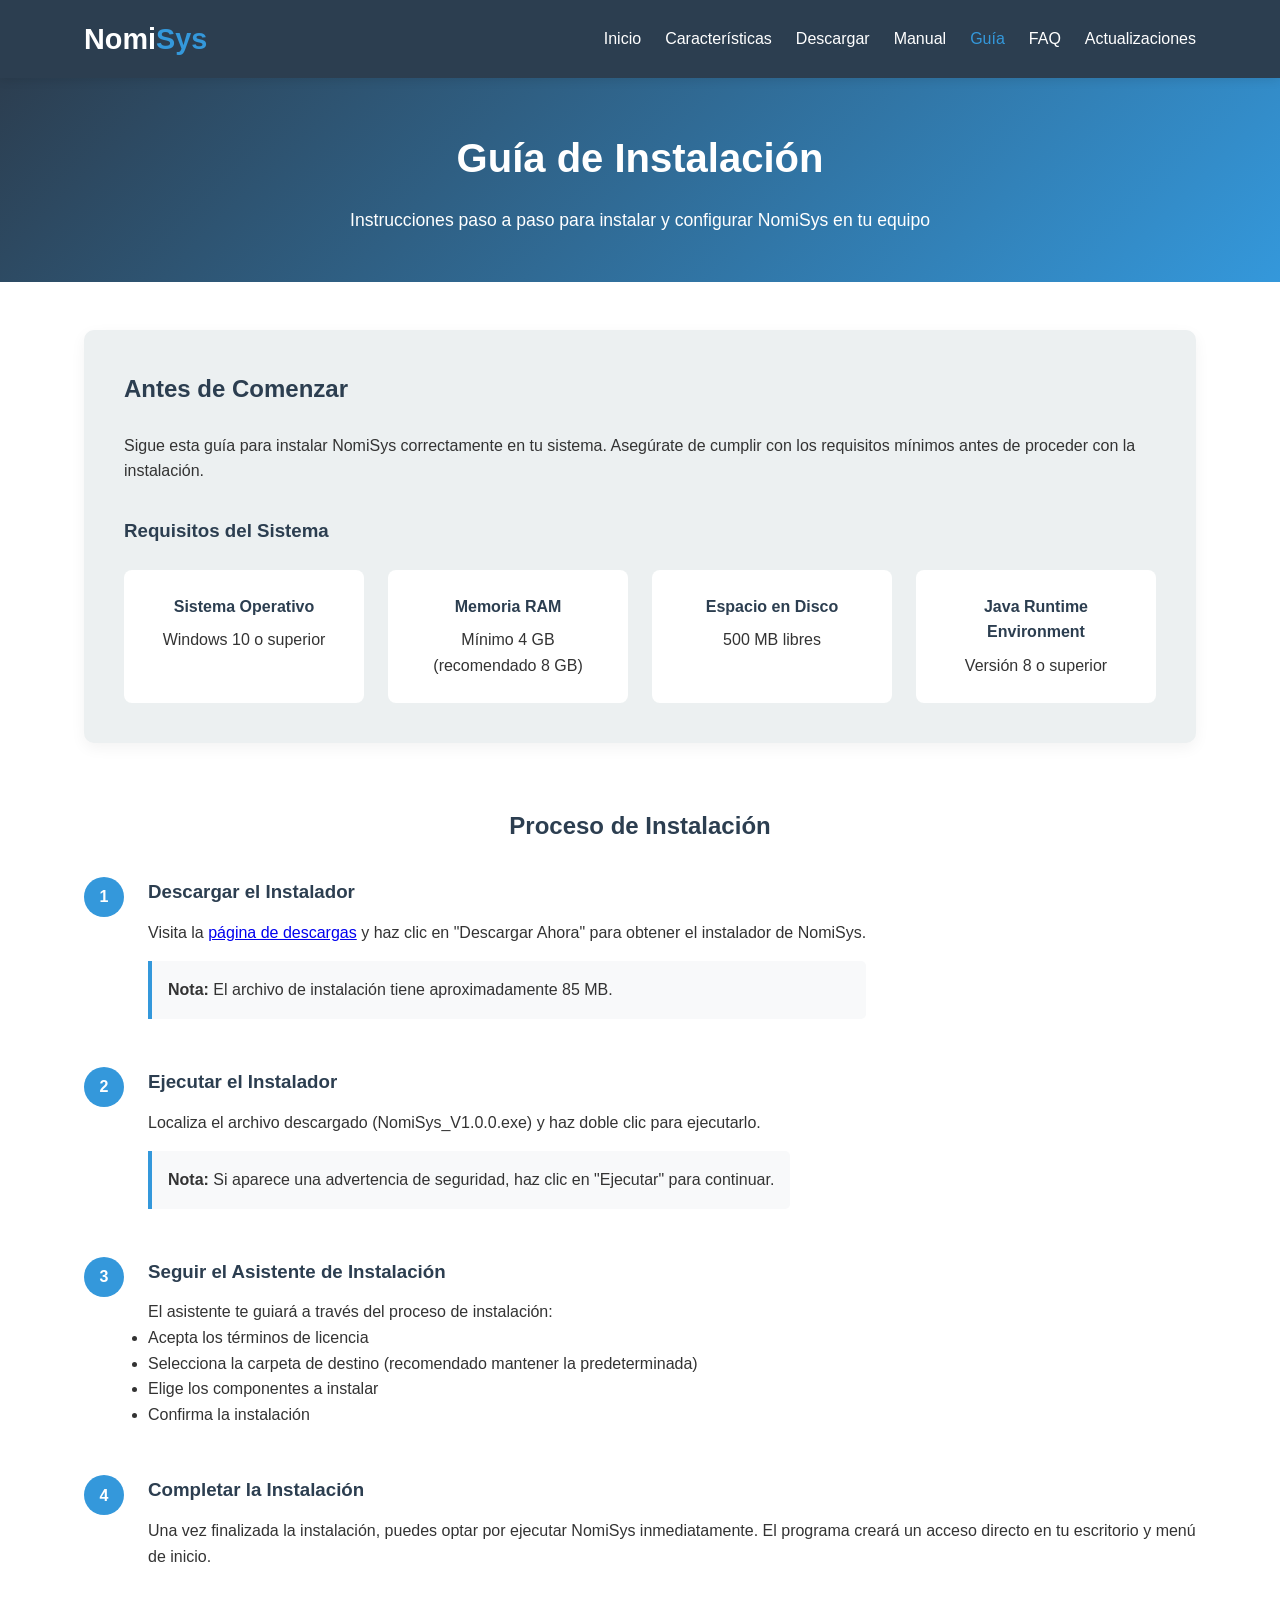
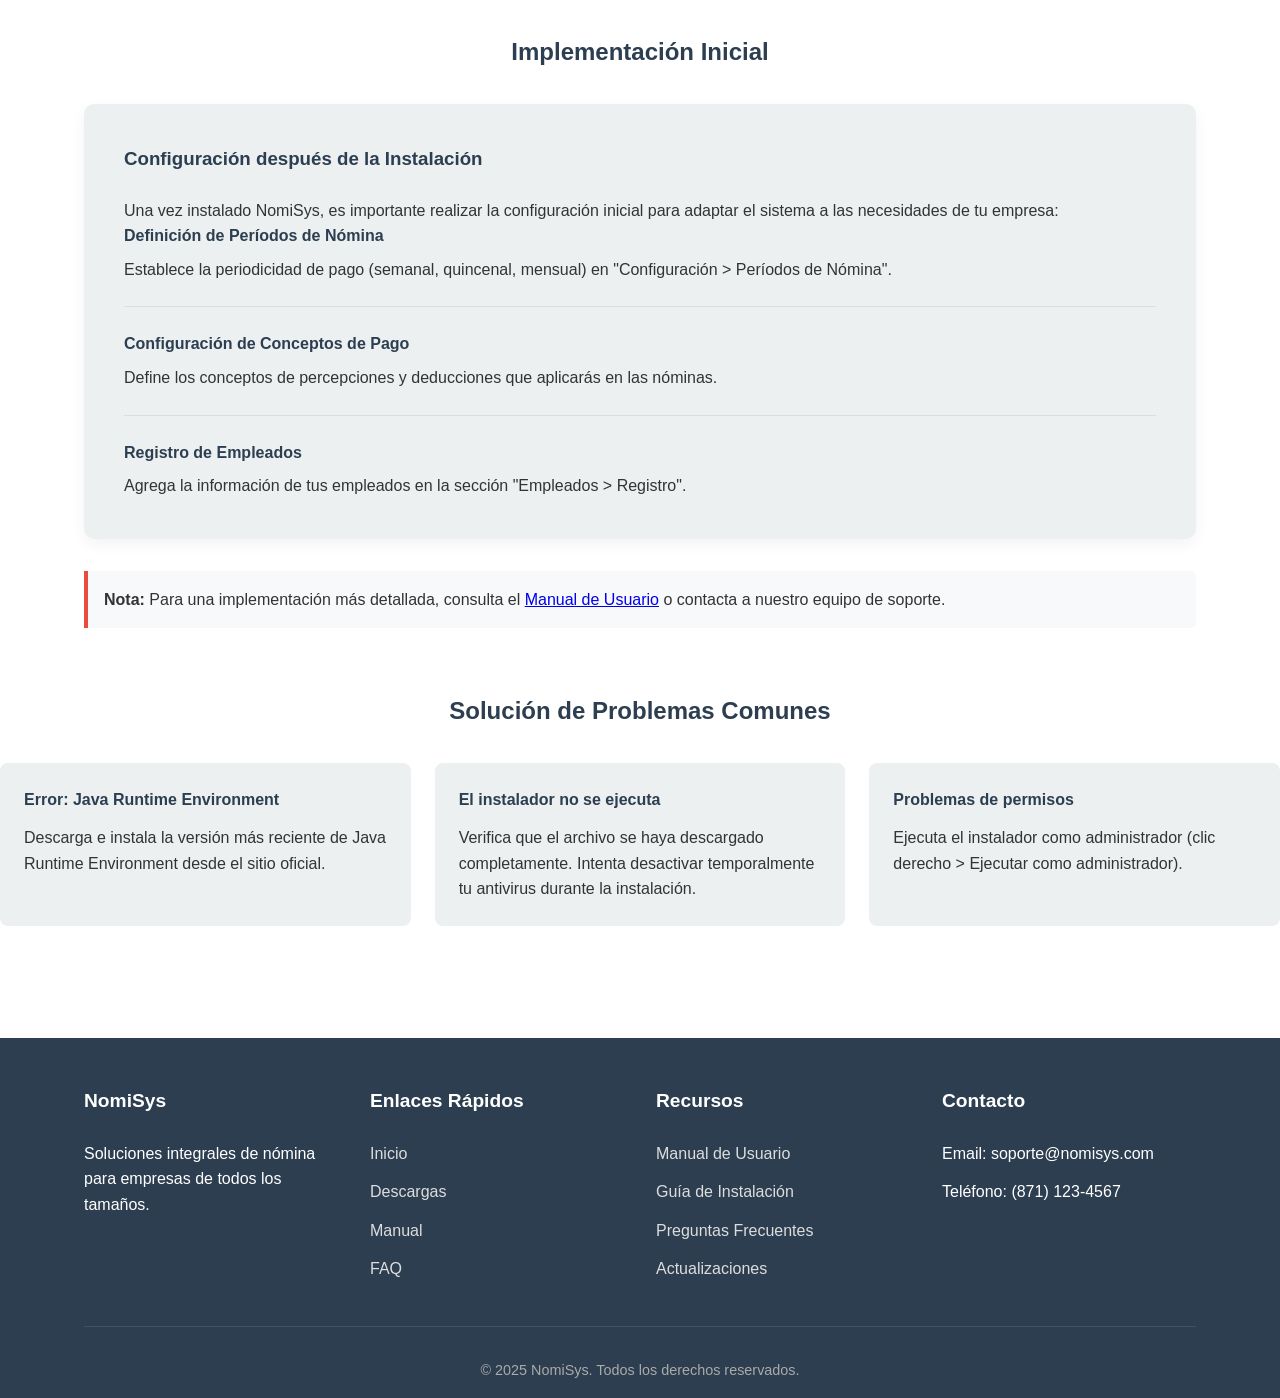
==== guia-instalacion.html @ 74ec2e5c "Add files via upload" ====
<!DOCTYPE html>
<html lang="es">
<head>
    <meta charset="UTF-8">
    <meta name="viewport" content="width=device-width, initial-scale=1.0">
    <title>Guía de Instalación - NomiSys</title>
    <link rel="stylesheet" href="styles.css">
</head>
<body>
    <!-- Header -->
    <header>
        <div class="container">
            <div class="header-content">
                <a href="index.html" class="logo">Nomi<span>Sys</span></a>
                <nav>
                    <ul>
                        <li><a href="index.html">Inicio</a></li>
                        <li><a href="index.html#features">Características</a></li>
                        <li><a href="index.html#download">Descargar</a></li>
                        <li><a href="manual-usuario.html">Manual</a></li>
                        <li><a href="guia-instalacion.html" class="active">Guía</a></li>
                        <li><a href="faq.html">FAQ</a></li>
                        <li><a href="actualizaciones.html">Actualizaciones</a></li>
                    </ul>
                </nav>
            </div>
        </div>
    </header>

    <!-- Installation Guide Section -->
    <section class="page-hero">
        <div class="container">
            <h1>Guía de Instalación</h1>
            <p>Instrucciones paso a paso para instalar y configurar NomiSys en tu equipo</p>
        </div>
    </section>

    <section class="installation-content">
        <div class="container">
            <div class="installation-intro">
                <div class="intro-card">
                    <h2>Antes de Comenzar</h2>
                    <p>Sigue esta guía para instalar NomiSys correctamente en tu sistema. Asegúrate de cumplir con los requisitos mínimos antes de proceder con la instalación.</p>
                    
                    <div class="requirements">
                        <h3>Requisitos del Sistema</h3>
                        <div class="requirements-grid">
                            <div class="requirement-item">
                                <h4>Sistema Operativo</h4>
                                <p>Windows 10 o superior</p>
                            </div>
                            <div class="requirement-item">
                                <h4>Memoria RAM</h4>
                                <p>Mínimo 4 GB (recomendado 8 GB)</p>
                            </div>
                            <div class="requirement-item">
                                <h4>Espacio en Disco</h4>
                                <p>500 MB libres</p>
                            </div>
                            <div class="requirement-item">
                                <h4> Java Runtime Environment</h4>
                                <p>Versión 8 o superior</p>
                            </div>
                        </div>
                    </div>
                </div>
            </div>
            
            <div class="installation-steps">
                <h2>Proceso de Instalación</h2>
                
                <div class="step">
                    <div class="step-number">1</div>
                    <div class="step-content">
                        <h3>Descargar el Instalador</h3>
                        <p>Visita la <a href="index.html#download">página de descargas</a> y haz clic en "Descargar Ahora" para obtener el instalador de NomiSys.</p>
                        <div class="step-note">
                            <p><strong>Nota:</strong> El archivo de instalación tiene aproximadamente 85 MB.</p>
                        </div>
                    </div>
                </div>
                
                <div class="step">
                    <div class="step-number">2</div>
                    <div class="step-content">
                        <h3>Ejecutar el Instalador</h3>
                        <p>Localiza el archivo descargado (NomiSys_V1.0.0.exe) y haz doble clic para ejecutarlo.</p>
                        <div class="step-note">
                            <p><strong>Nota:</strong> Si aparece una advertencia de seguridad, haz clic en "Ejecutar" para continuar.</p>
                        </div>
                    </div>
                </div>
                
                <div class="step">
                    <div class="step-number">3</div>
                    <div class="step-content">
                        <h3>Seguir el Asistente de Instalación</h3>
                        <p>El asistente te guiará a través del proceso de instalación:</p>
                        <ul>
                            <li>Acepta los términos de licencia</li>
                            <li>Selecciona la carpeta de destino (recomendado mantener la predeterminada)</li>
                            <li>Elige los componentes a instalar</li>
                            <li>Confirma la instalación</li>
                        </ul>
                    </div>
                </div>
                
                <div class="step">
                    <div class="step-number">4</div>
                    <div class="step-content">
                        <h3>Completar la Instalación</h3>
                        <p>Una vez finalizada la instalación, puedes optar por ejecutar NomiSys inmediatamente. El programa creará un acceso directo en tu escritorio y menú de inicio.</p>
                    </div>
                </div>
            </div>
            
            <div class="implementation-section">
                <h2>Implementación Inicial</h2>
                <div class="implementation-card">
                    <h3>Configuración después de la Instalación</h3>
                    <p>Una vez instalado NomiSys, es importante realizar la configuración inicial para adaptar el sistema a las necesidades de tu empresa:</p>
                        
                        <div class="impl-step">
                            <h4>Definición de Períodos de Nómina</h4>
                            <p>Establece la periodicidad de pago (semanal, quincenal, mensual) en "Configuración > Períodos de Nómina".</p>
                        </div>
                        
                        <div class="impl-step">
                            <h4> Configuración de Conceptos de Pago</h4>
                            <p>Define los conceptos de percepciones y deducciones que aplicarás en las nóminas.</p>
                        </div>
                        
                        <div class="impl-step">
                            <h4>Registro de Empleados</h4>
                            <p>Agrega la información de tus empleados en la sección "Empleados > Registro".</p>
                        </div>
                    </div>
                    
                    <div class="implementation-note">
                        <p><strong>Nota:</strong> Para una implementación más detallada, consulta el <a href="manual-usuario.html">Manual de Usuario</a> o contacta a nuestro equipo de soporte.</p>
                    </div>
                </div>
            </div>
            
            <div class="troubleshooting">
                <h2>Solución de Problemas Comunes</h2>
                <div class="troubleshooting-grid">
                    <div class="issue">
                        <h4>Error:  Java Runtime Environment</h4>
                        <p>Descarga e instala la versión más reciente de  Java Runtime Environment desde el sitio oficial.</p>
                    </div>
                    <div class="issue">
                        <h4>El instalador no se ejecuta</h4>
                        <p>Verifica que el archivo se haya descargado completamente. Intenta desactivar temporalmente tu antivirus durante la instalación.</p>
                    </div>
                    <div class="issue">
                        <h4>Problemas de permisos</h4>
                        <p>Ejecuta el instalador como administrador (clic derecho > Ejecutar como administrador).</p>
                    </div>
                </div>
            </div>
        </div>
    </section>

    <!-- Footer -->
    <footer>
        <div class="container">
            <div class="footer-content">
                <div class="footer-column">
                    <h3>NomiSys</h3>
                    <p>Soluciones integrales de nómina para empresas de todos los tamaños.</p>
                </div>
                <div class="footer-column">
                    <h3>Enlaces Rápidos</h3>
                    <ul>
                        <li><a href="index.html">Inicio</a></li>
                        <li><a href="index.html#download">Descargas</a></li>
                        <li><a href="manual-usuario.html">Manual</a></li>
                        <li><a href="faq.html">FAQ</a></li>
                    </ul>
                </div>
                <div class="footer-column">
                    <h3>Recursos</h3>
                    <ul>
                        <li><a href="manual-usuario.html">Manual de Usuario</a></li>
                        <li><a href="guia-instalacion.html">Guía de Instalación</a></li>
                        <li><a href="faq.html">Preguntas Frecuentes</a></li>
                        <li><a href="actualizaciones.html">Actualizaciones</a></li>
                    </ul>
                </div>
                <div class="footer-column">
                    <h3>Contacto</h3>
                    <ul>
                        <li>Email: soporte@nomisys.com</li>
                        <li>Teléfono: (871) 123-4567</li>
                    </ul>
                </div>
            </div>
            <div class="copyright">
                <p>&copy; 2025 NomiSys. Todos los derechos reservados.</p>
            </div>
        </div>
    </footer>
</body>
</html>
---- styles.css ----
:root {
    --primary: #2c3e50;
    --secondary: #3498db;
    --accent: #e74c3c;
    --light: #ecf0f1;
    --dark: #2c3e50;
    --success: #2ecc71;
}

* {
    margin: 0;
    padding: 0;
    box-sizing: border-box;
    font-family: 'Segoe UI', Tahoma, Geneva, Verdana, sans-serif;
}

body {
    background-color: #f9f9f9;
    color: #333;
    line-height: 1.6;
}

.container {
    width: 90%;
    max-width: 1200px;
    margin: 0 auto;
    padding: 0 20px;
}

/* Header */
header {
    background-color: var(--primary);
    color: white;
    padding: 1rem 0;
    box-shadow: 0 2px 10px rgba(0,0,0,0.1);
    position: sticky;
    top: 0;
    z-index: 100;
}

.header-content {
    display: flex;
    justify-content: space-between;
    align-items: center;
}

.logo {
    font-size: 1.8rem;
    font-weight: 700;
    color: white;
    text-decoration: none;
}

.logo span {
    color: var(--secondary);
}

nav ul {
    display: flex;
    list-style: none;
}

nav ul li {
    margin-left: 1.5rem;
}

nav ul li a {
    color: white;
    text-decoration: none;
    font-weight: 500;
    transition: color 0.3s;
}

nav ul li a:hover, nav ul li a.active {
    color: var(--secondary);
}

/* Hero Section */
.hero {
    background: linear-gradient(135deg, var(--primary) 0%, var(--secondary) 100%);
    color: white;
    padding: 5rem 0;
    text-align: center;
}

.hero h1 {
    font-size: 3rem;
    margin-bottom: 1rem;
}

.hero p {
    font-size: 1.2rem;
    max-width: 700px;
    margin: 0 auto 2rem;
}

.page-hero {
    background: linear-gradient(135deg, var(--primary) 0%, var(--secondary) 100%);
    color: white;
    padding: 3rem 0;
    text-align: center;
}

.page-hero h1 {
    font-size: 2.5rem;
    margin-bottom: 1rem;
}

.page-hero p {
    font-size: 1.1rem;
    max-width: 700px;
    margin: 0 auto;
}

.btn {
    display: inline-block;
    background-color: var(--accent);
    color: white;
    padding: 0.8rem 1.5rem;
    border-radius: 5px;
    text-decoration: none;
    font-weight: 600;
    transition: all 0.3s;
    border: none;
    cursor: pointer;
}

.btn:hover {
    background-color: #c0392b;
    transform: translateY(-3px);
    box-shadow: 0 5px 15px rgba(0,0,0,0.1);
}

.btn-secondary {
    background-color: transparent;
    border: 2px solid white;
    margin-left: 1rem;
}

.btn-secondary:hover {
    background-color: white;
    color: var(--primary);
}

.btn-large {
    padding: 1rem 2rem;
    font-size: 1.1rem;
}

/* Features Section */
.features {
    padding: 5rem 0;
    background-color: white;
}

.section-title {
    text-align: center;
    margin-bottom: 3rem;
}

.section-title h2 {
    font-size: 2.5rem;
    color: var(--primary);
    margin-bottom: 1rem;
}

.section-title p {
    color: #666;
    max-width: 700px;
    margin: 0 auto;
}

.features-grid {
    display: grid;
    grid-template-columns: repeat(auto-fit, minmax(300px, 1fr));
    gap: 2rem;
}

.feature-card {
    background-color: var(--light);
    border-radius: 8px;
    padding: 2rem;
    text-align: center;
    transition: transform 0.3s;
    box-shadow: 0 5px 15px rgba(0,0,0,0.05);
}

.feature-card:hover {
    transform: translateY(-10px);
}

.feature-icon {
    font-size: 3rem;
    color: var(--secondary);
    margin-bottom: 1rem;
}

.feature-card h3 {
    margin-bottom: 1rem;
    color: var(--primary);
}

/* Download Section */
.download {
    padding: 5rem 0;
    background-color: var(--light);
    text-align: center;
}

.download-box {
    background-color: white;
    border-radius: 10px;
    padding: 3rem;
    box-shadow: 0 10px 30px rgba(0,0,0,0.1);
    max-width: 800px;
    margin: 0 auto;
}

.download-box h2 {
    color: var(--primary);
    margin-bottom: 1rem;
}

.download-box p {
    margin-bottom: 2rem;
    color: #666;
}

.download-features {
    display: flex;
    justify-content: space-around;
    margin: 2rem 0;
    flex-wrap: wrap;
}

.download-feature {
    margin: 1rem;
}

.download-feature i {
    font-size: 2rem;
    color: var(--success);
    margin-bottom: 0.5rem;
}

/* Resources Section */
.resources {
    padding: 5rem 0;
    background-color: white;
}

.resources-grid {
    display: grid;
    grid-template-columns: repeat(auto-fit, minmax(250px, 1fr));
    gap: 2rem;
}

.resource-card {
    background-color: var(--light);
    border-radius: 8px;
    padding: 2rem;
    text-align: center;
    transition: transform 0.3s;
    box-shadow: 0 5px 15px rgba(0,0,0,0.05);
    display: flex;
    flex-direction: column;
    height: 100%;
}

.resource-card:hover {
    transform: translateY(-10px);
}

.resource-icon {
    font-size: 3rem;
    color: var(--secondary);
    margin-bottom: 1rem;
}

.resource-card h3 {
    margin-bottom: 1rem;
    color: var(--primary);
}

.resource-card p {
    flex-grow: 1;
    margin-bottom: 1.5rem;
}

/* FAQ Content */
.faq-content {
    padding: 3rem 0;
    background-color: white;
}

.faq-container {
    max-width: 800px;
    margin: 0 auto 4rem;
}

.faq-item {
    margin-bottom: 1rem;
    border-radius: 8px;
    overflow: hidden;
    box-shadow: 0 3px 10px rgba(0,0,0,0.05);
}

.faq-question {
    background-color: var(--light);
    padding: 1.5rem;
    cursor: pointer;
    display: flex;
    justify-content: space-between;
    align-items: center;
    font-weight: 600;
    color: var(--primary);
}

.faq-question:after {
    content: "+";
    font-size: 1.5rem;
}

.faq-answer {
    padding: 0 1.5rem;
    max-height: 0;
    overflow: hidden;
    transition: max-height 0.3s ease, padding 0.3s ease;
}

.faq-item.active .faq-answer {
    padding: 1.5rem;
    max-height: 500px;
}

.faq-item.active .faq-question:after {
    content: "-";
}

.ask-question {
    background-color: var(--light);
    border-radius: 10px;
    padding: 2.5rem;
    max-width: 800px;
    margin: 0 auto;
}

.ask-question h2 {
    color: var(--primary);
    margin-bottom: 1rem;
    text-align: center;
}

.ask-question p {
    text-align: center;
    margin-bottom: 2rem;
    color: #666;
}

.form-group {
    margin-bottom: 1.5rem;
}

.form-group label {
    display: block;
    margin-bottom: 0.5rem;
    color: var(--primary);
    font-weight: 500;
}

.form-control {
    width: 100%;
    padding: 0.8rem;
    border: 1px solid #ddd;
    border-radius: 5px;
    font-size: 1rem;
}

textarea.form-control {
    min-height: 150px;
    resize: vertical;
}

/* Manual Content */
.manual-content {
    padding: 3rem 0;
    background-color: white;
}

.manual-intro {
    margin-bottom: 3rem;
}

.manual-card {
    background-color: var(--light);
    border-radius: 10px;
    padding: 2.5rem;
    box-shadow: 0 5px 15px rgba(0,0,0,0.05);
}

.manual-card h2 {
    color: var(--primary);
    margin-bottom: 1.5rem;
    text-align: center;
}

.manual-details {
    display: grid;
    grid-template-columns: repeat(auto-fit, minmax(300px, 1fr));
    gap: 2rem;
    margin: 2rem 0;
}

.detail-item h3 {
    color: var(--primary);
    margin-bottom: 1rem;
}

.detail-item ul {
    list-style-type: none;
}

.detail-item ul li {
    padding: 0.5rem 0;
    border-bottom: 1px solid #ddd;
}

.detail-item ul li:last-child {
    border-bottom: none;
}

.download-section {
    text-align: center;
    margin-top: 2rem;
}

.download-note {
    margin-top: 1rem;
    font-size: 0.9rem;
    color: #666;
}

.manual-chapters {
    margin-top: 4rem;
}

.manual-chapters h2 {
    color: var(--primary);
    margin-bottom: 2rem;
    text-align: center;
}

.chapters-grid {
    display: grid;
    grid-template-columns: repeat(auto-fit, minmax(300px, 1fr));
    gap: 1.5rem;
}

.chapter-card {
    background-color: var(--light);
    border-radius: 8px;
    padding: 1.5rem;
    transition: transform 0.3s;
}

.chapter-card:hover {
    transform: translateY(-5px);
}

.chapter-card h3 {
    color: var(--primary);
    margin-bottom: 0.8rem;
}

/* Installation Content */
.installation-content {
    padding: 3rem 0;
    background-color: white;
}

.installation-intro {
    margin-bottom: 3rem;
}

.intro-card {
    background-color: var(--light);
    border-radius: 10px;
    padding: 2.5rem;
    box-shadow: 0 5px 15px rgba(0,0,0,0.05);
}

.intro-card h2 {
    color: var(--primary);
    margin-bottom: 1.5rem;
}

.requirements {
    margin-top: 2rem;
}

.requirements h3 {
    color: var(--primary);
    margin-bottom: 1.5rem;
}

.requirements-grid {
    display: grid;
    grid-template-columns: repeat(auto-fit, minmax(200px, 1fr));
    gap: 1.5rem;
}

.requirement-item {
    background-color: white;
    border-radius: 8px;
    padding: 1.5rem;
    text-align: center;
}

.requirement-item h4 {
    color: var(--primary);
    margin-bottom: 0.5rem;
}

.installation-steps {
    margin: 4rem 0;
}

.installation-steps h2 {
    color: var(--primary);
    margin-bottom: 2rem;
    text-align: center;
}

.step {
    display: flex;
    margin-bottom: 3rem;
    align-items: flex-start;
}

.step-number {
    background-color: var(--secondary);
    color: white;
    width: 40px;
    height: 40px;
    border-radius: 50%;
    display: flex;
    align-items: center;
    justify-content: center;
    font-weight: bold;
    margin-right: 1.5rem;
    flex-shrink: 0;
}

.step-content h3 {
    color: var(--primary);
    margin-bottom: 0.8rem;
}

.step-note {
    background-color: #f8f9fa;
    border-left: 4px solid var(--secondary);
    padding: 1rem;
    margin-top: 1rem;
    border-radius: 0 5px 5px 0;
}

.implementation-section {
    margin: 4rem 0;
}

.implementation-section h2 {
    color: var(--primary);
    margin-bottom: 2rem;
    text-align: center;
}

.implementation-card {
    background-color: var(--light);
    border-radius: 10px;
    padding: 2.5rem;
    box-shadow: 0 5px 15px rgba(0,0,0,0.05);
}

.implementation-card h3 {
    color: var(--primary);
    margin-bottom: 1.5rem;
}

.implementation-steps {
    margin: 2rem 0;
}

.impl-step {
    margin-bottom: 1.5rem;
    padding-bottom: 1.5rem;
    border-bottom: 1px solid #ddd;
}

.impl-step:last-child {
    border-bottom: none;
    margin-bottom: 0;
    padding-bottom: 0;
}

.impl-step h4 {
    color: var(--primary);
    margin-bottom: 0.5rem;
}

.implementation-note {
    background-color: #f8f9fa;
    border-left: 4px solid var(--accent);
    padding: 1rem;
    margin-top: 2rem;
    border-radius: 0 5px 5px 0;
}

.troubleshooting {
    margin: 4rem 0;
}

.troubleshooting h2 {
    color: var(--primary);
    margin-bottom: 2rem;
    text-align: center;
}

.troubleshooting-grid {
    display: grid;
    grid-template-columns: repeat(auto-fit, minmax(300px, 1fr));
    gap: 1.5rem;
}

.issue {
    background-color: var(--light);
    border-radius: 8px;
    padding: 1.5rem;
}

.issue h4 {
    color: var(--primary);
    margin-bottom: 0.8rem;
}

/* Updates Content */
.updates-content {
    padding: 3rem 0;
    background-color: white;
}

.current-version {
    margin-bottom: 3rem;
}

.version-card {
    background-color: var(--light);
    border-radius: 10px;
    padding: 2.5rem;
    box-shadow: 0 5px 15px rgba(0,0,0,0.05);
    text-align: center;
}

.version-header {
    display: flex;
    justify-content: center;
    align-items: center;
    margin-bottom: 1.5rem;
    flex-wrap: wrap;
}

.version-header h2 {
    color: var(--primary);
    margin-right: 1rem;
}

.version-badge {
    background-color: var(--success);
    color: white;
    padding: 0.3rem 1rem;
    border-radius: 20px;
    font-size: 0.9rem;
    font-weight: bold;
}

.version-details {
    margin-bottom: 2rem;
}

.version-details p {
    margin-bottom: 0.5rem;
}

.updates-history {
    margin: 4rem 0;
}

.updates-history h2 {
    color: var(--primary);
    margin-bottom: 2rem;
    text-align: center;
}

.update-item {
    background-color: var(--light);
    border-radius: 10px;
    padding: 2rem;
    margin-bottom: 2rem;
    box-shadow: 0 5px 15px rgba(0,0,0,0.05);
}

.update-header {
    display: flex;
    justify-content: space-between;
    align-items: center;
    margin-bottom: 1.5rem;
    flex-wrap: wrap;
}

.update-header h3 {
    color: var(--primary);
}

.update-type {
    padding: 0.3rem 1rem;
    border-radius: 20px;
    font-size: 0.8rem;
    font-weight: bold;
    color: white;
}

.update-type.mejora {
    background-color: var(--secondary);
}

.update-type.caracteristica {
    background-color: var(--success);
}

.update-type.seguridad {
    background-color: #f39c12;
}

.update-content h4 {
    color: var(--primary);
    margin: 1.5rem 0 0.8rem;
}

.update-content ul {
    list-style-type: disc;
    margin-left: 1.5rem;
}

.update-content ul li {
    margin-bottom: 0.5rem;
}

.future-updates {
    margin: 4rem 0;
}

.future-updates h2 {
    color: var(--primary);
    margin-bottom: 2rem;
    text-align: center;
}

.roadmap {
    display: grid;
    grid-template-columns: repeat(auto-fit, minmax(300px, 1fr));
    gap: 2rem;
}

.roadmap-item {
    background-color: var(--light);
    border-radius: 10px;
    padding: 2rem;
    box-shadow: 0 5px 15px rgba(0,0,0,0.05);
}

.roadmap-item h3 {
    color: var(--primary);
    margin-bottom: 1rem;
}

.roadmap-item ul {
    list-style-type: disc;
    margin-left: 1.5rem;
}

.roadmap-item ul li {
    margin-bottom: 0.5rem;
}

.update-notifications {
    margin: 4rem 0;
}

.notification-card {
    background-color: var(--light);
    border-radius: 10px;
    padding: 2.5rem;
    box-shadow: 0 5px 15px rgba(0,0,0,0.05);
    text-align: center;
    max-width: 600px;
    margin: 0 auto;
}

.notification-card h3 {
    color: var(--primary);
    margin-bottom: 1rem;
}

.notification-card p {
    margin-bottom: 2rem;
    color: #666;
}

/* Footer */
footer {
    background-color: var(--primary);
    color: white;
    padding: 3rem 0 1rem;
}

.footer-content {
    display: grid;
    grid-template-columns: repeat(auto-fit, minmax(200px, 1fr));
    gap: 2rem;
    margin-bottom: 2rem;
}

.footer-column h3 {
    margin-bottom: 1.5rem;
    font-size: 1.2rem;
}

.footer-column ul {
    list-style: none;
}

.footer-column ul li {
    margin-bottom: 0.8rem;
}

.footer-column ul li a {
    color: #ddd;
    text-decoration: none;
    transition: color 0.3s;
}

.footer-column ul li a:hover {
    color: var(--secondary);
}

.copyright {
    text-align: center;
    padding-top: 2rem;
    border-top: 1px solid rgba(255,255,255,0.1);
    color: #aaa;
    font-size: 0.9rem;
}

/* Responsive */
@media (max-width: 768px) {
    .header-content {
        flex-direction: column;
        text-align: center;
    }
    
    nav ul {
        margin-top: 1rem;
        justify-content: center;
        flex-wrap: wrap;
    }
    
    nav ul li {
        margin: 0.5rem;
    }
    
    .hero h1 {
        font-size: 2.2rem;
    }
    
    .hero p {
        font-size: 1rem;
    }
    
    .btn-container {
        display: flex;
        flex-direction: column;
        align-items: center;
    }
    
    .btn-secondary {
        margin-left: 0;
        margin-top: 1rem;
    }
    
    .step {
        flex-direction: column;
    }
    
    .step-number {
        margin-right: 0;
        margin-bottom: 1rem;
    }
    
    .update-header {
        flex-direction: column;
        align-items: flex-start;
    }
    
    .update-type {
        margin-top: 0.5rem;
    }
}
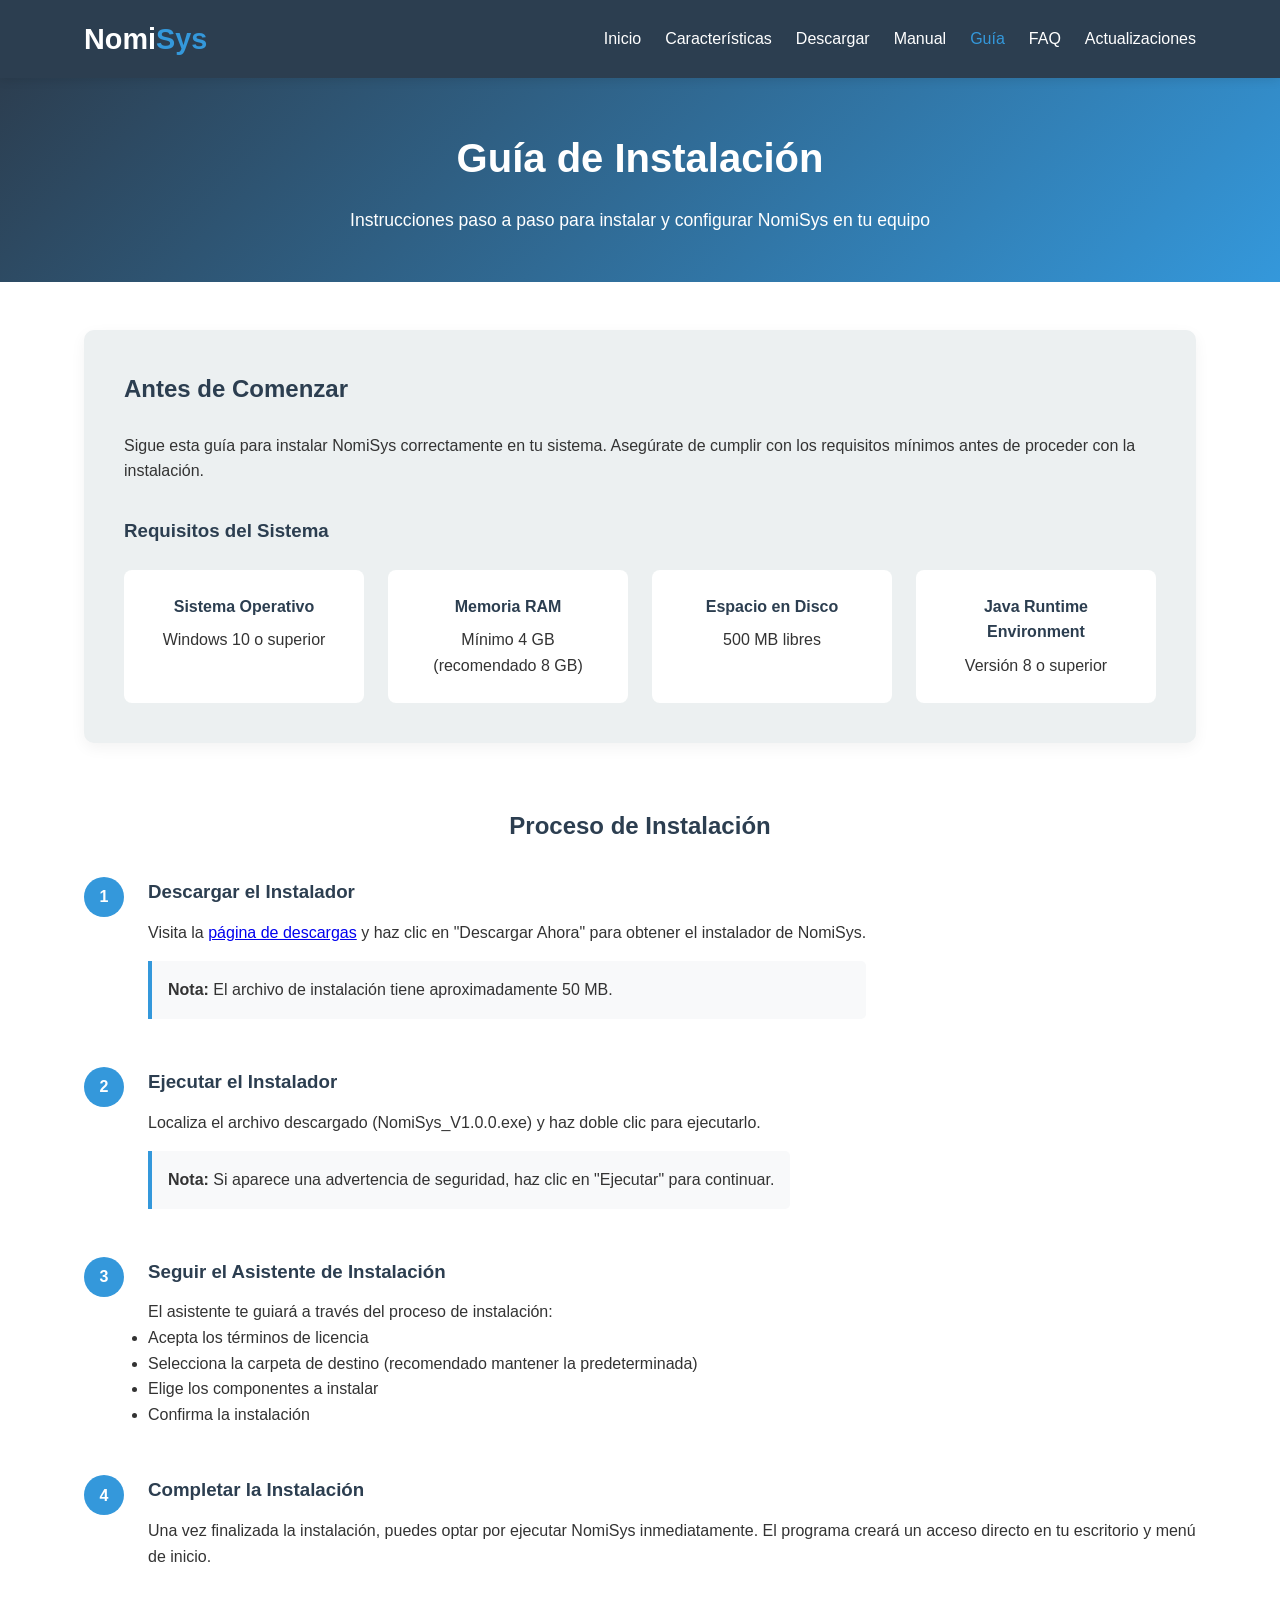
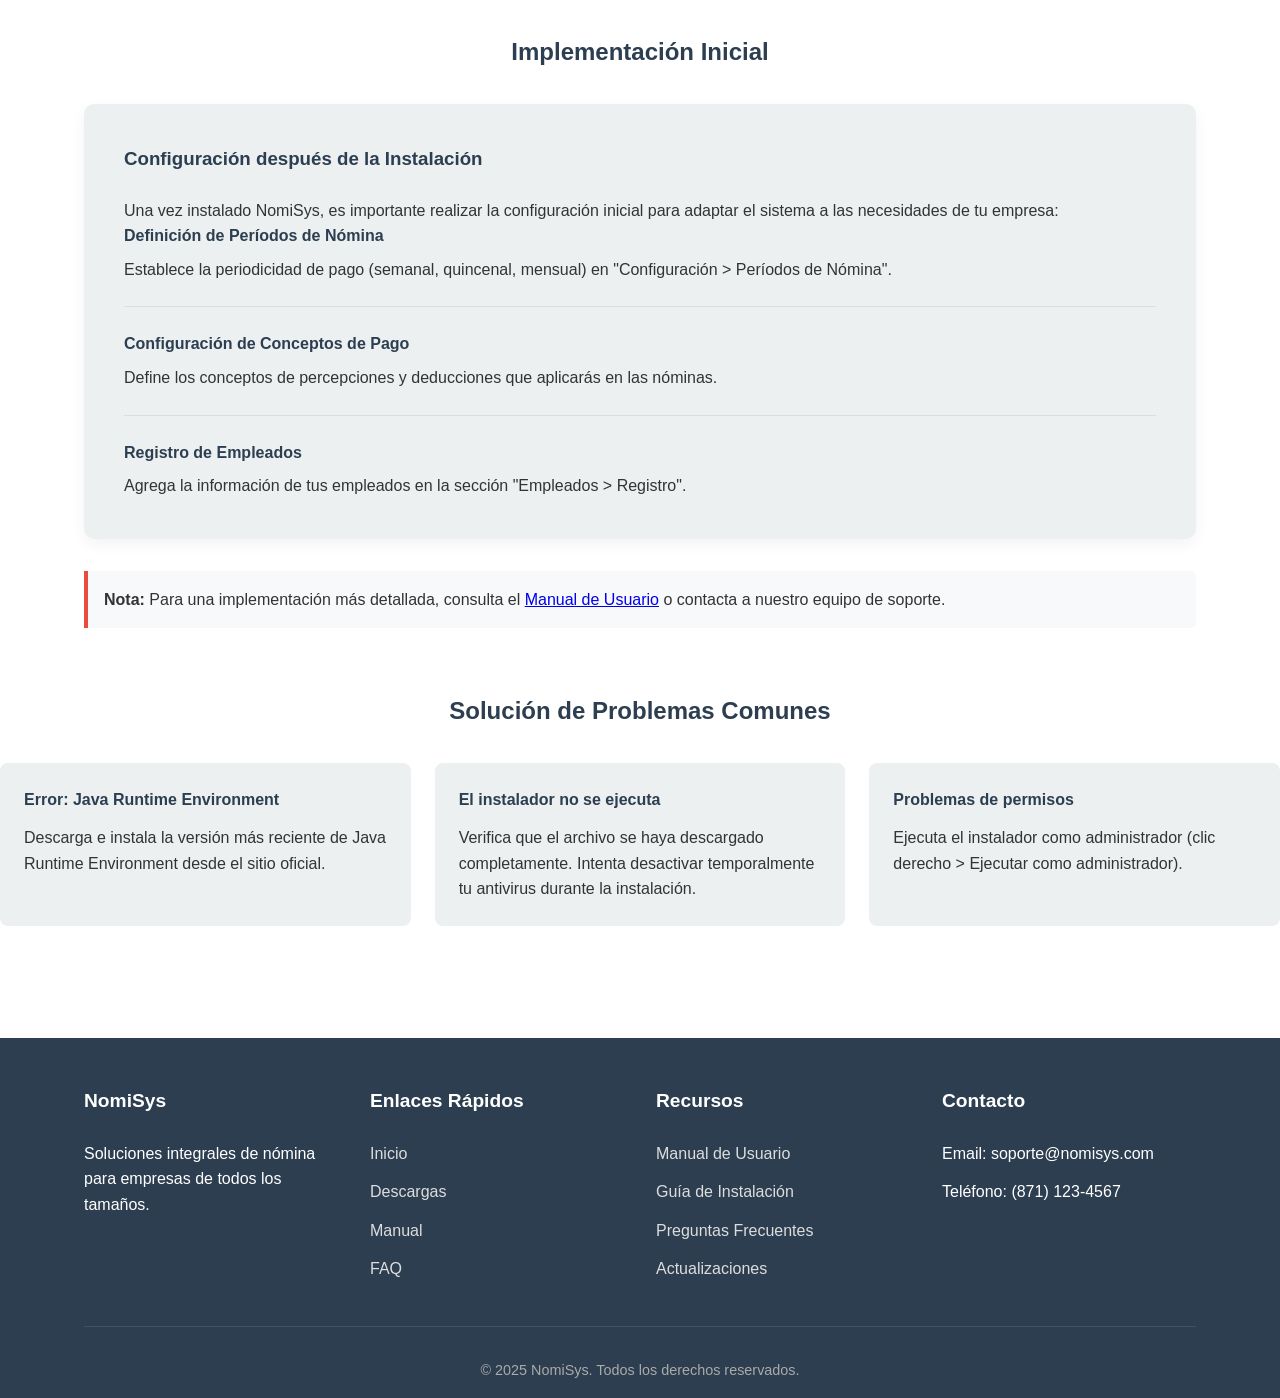
==== commit 0d2d11d7: "Add files via upload" ====
--- a/guia-instalacion.html
+++ b/guia-instalacion.html
@@ -75,7 +75,7 @@
                         <h3>Descargar el Instalador</h3>
                         <p>Visita la <a href="index.html#download">página de descargas</a> y haz clic en "Descargar Ahora" para obtener el instalador de NomiSys.</p>
                         <div class="step-note">
-                            <p><strong>Nota:</strong> El archivo de instalación tiene aproximadamente 85 MB.</p>
+                            <p><strong>Nota:</strong> El archivo de instalación tiene aproximadamente 50 MB.</p>
                         </div>
                     </div>
                 </div>
